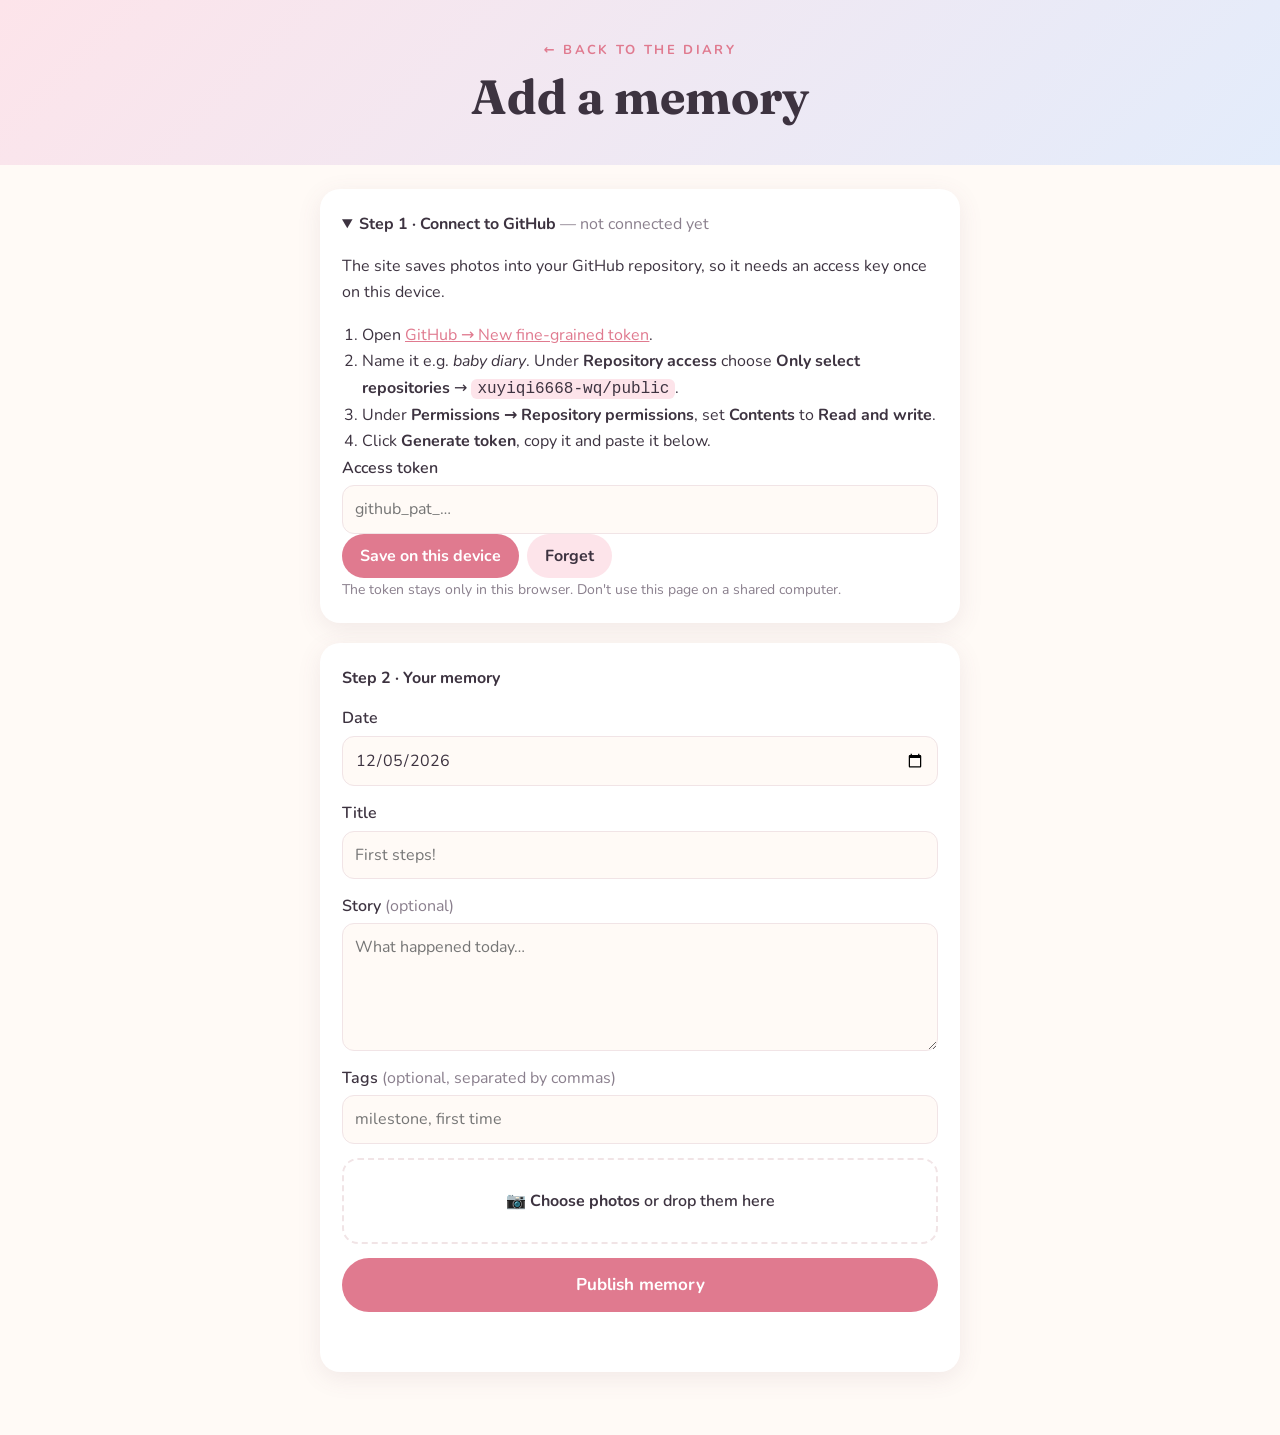
==== upload.html @ 5d4d219f "Add an 'Add memory' upload page upload.html lets the owner pick photos, write a story and publish fr" ====
<!doctype html>
<html lang="en">
<head>
  <meta charset="utf-8">
  <meta name="viewport" content="width=device-width, initial-scale=1">
  <title>Add a Memory</title>
  <meta name="robots" content="noindex">
  <link rel="icon" href="data:image/svg+xml,<svg xmlns='http://www.w3.org/2000/svg' viewBox='0 0 100 100'><text y='.9em' font-size='90'>📷</text></svg>">
  <link rel="preconnect" href="https://fonts.googleapis.com">
  <link href="https://fonts.googleapis.com/css2?family=Fraunces:opsz,wght@9..144,500;9..144,700&family=Nunito:wght@400;600;700&display=swap" rel="stylesheet">
  <link rel="stylesheet" href="css/style.css">
</head>
<body>
  <header class="hero hero-small">
    <div class="wrap">
      <p class="eyebrow"><a href="index.html">← Back to the diary</a></p>
      <h1>Add a memory</h1>
    </div>
  </header>

  <main class="wrap upload">
    <details id="setup" class="card">
      <summary><strong>Step 1 · Connect to GitHub</strong> <span id="setup-state" class="muted"></span></summary>
      <p>The site saves photos into your GitHub repository, so it needs an access key once on this device.</p>
      <ol>
        <li>Open <a href="https://github.com/settings/personal-access-tokens/new" target="_blank" rel="noopener">GitHub → New fine-grained token</a>.</li>
        <li>Name it e.g. <em>baby diary</em>. Under <b>Repository access</b> choose <b>Only select repositories</b> → <code id="repo-name"></code>.</li>
        <li>Under <b>Permissions → Repository permissions</b>, set <b>Contents</b> to <b>Read and write</b>.</li>
        <li>Click <b>Generate token</b>, copy it and paste it below.</li>
      </ol>
      <label>Access token
        <input id="token" type="password" autocomplete="off" placeholder="github_pat_…">
      </label>
      <div class="row">
        <button id="save-token" class="btn" type="button">Save on this device</button>
        <button id="forget-token" class="btn btn-ghost" type="button">Forget</button>
      </div>
      <p class="muted small">The token stays only in this browser. Don't use this page on a shared computer.</p>
    </details>

    <form id="form" class="card">
      <strong>Step 2 · Your memory</strong>
      <label>Date <input id="date" type="date" required></label>
      <label>Title <input id="title" type="text" required placeholder="First steps!"></label>
      <label><span>Story <span class="muted">(optional)</span></span>
        <textarea id="text" rows="4" placeholder="What happened today…"></textarea>
      </label>
      <label><span>Tags <span class="muted">(optional, separated by commas)</span></span>
        <input id="tags-input" type="text" placeholder="milestone, first time">
      </label>
      <label class="drop" id="drop">
        <input id="files" type="file" accept="image/*" multiple>
        <span>📷 <b>Choose photos</b> or drop them here</span>
      </label>
      <div id="previews" class="previews"></div>
      <button id="publish" class="btn btn-big" type="submit">Publish memory</button>
      <p id="status" class="status" role="status"></p>
    </form>
  </main>

  <script src="data/posts.js"></script>
  <script src="js/upload.js"></script>
</body>
</html>
---- css/style.css ----
:root {
  --bg: #fffaf6;
  --surface: #ffffff;
  --text: #3d3340;
  --muted: #8a7f8d;
  --accent: #e07a8f;
  --accent-soft: #fde4ea;
  --line: #f1e4e6;
  --hero-1: #fde4ea;
  --hero-2: #e3ecfb;
  --shadow: 0 6px 24px rgba(120, 80, 100, .10);
}
@media (prefers-color-scheme: dark) {
  :root {
    --bg: #1d1a21;
    --surface: #27232c;
    --text: #f1eaf2;
    --muted: #a99fae;
    --accent: #f4a3b4;
    --accent-soft: #3d2c35;
    --line: #362f3c;
    --hero-1: #3a2733;
    --hero-2: #252c3e;
    --shadow: 0 6px 24px rgba(0, 0, 0, .35);
  }
}

* { box-sizing: border-box; }
html { scroll-behavior: smooth; }
body {
  margin: 0;
  background: var(--bg);
  color: var(--text);
  font: 16px/1.65 "Nunito", system-ui, sans-serif;
}
img { max-width: 100%; display: block; }
.wrap { width: min(880px, 100% - 32px); margin-inline: auto; }

/* Hero */
.hero {
  background: linear-gradient(135deg, var(--hero-1), var(--hero-2));
  padding: 72px 0 56px;
  text-align: center;
}
.eyebrow {
  margin: 0;
  text-transform: uppercase;
  letter-spacing: .18em;
  font-size: 13px;
  font-weight: 700;
  color: var(--accent);
}
h1, h2 { font-family: "Fraunces", Georgia, serif; line-height: 1.15; }
.hero h1 { font-size: clamp(40px, 8vw, 68px); margin: 8px 0; }
.tagline { color: var(--muted); margin: 0 auto 28px; max-width: 520px; }
.stats { display: flex; justify-content: center; gap: 12px; flex-wrap: wrap; }
.stat {
  background: var(--surface);
  border-radius: 16px;
  padding: 12px 20px;
  min-width: 120px;
  box-shadow: var(--shadow);
  display: flex; flex-direction: column;
}
.stat-num { font-family: "Fraunces", serif; font-size: 22px; font-weight: 700; }
.stat-label { font-size: 13px; color: var(--muted); }

/* Toolbar */
.toolbar {
  display: flex; flex-wrap: wrap; gap: 12px; align-items: center;
  padding: 24px 0 8px;
  position: sticky; top: 0; z-index: 5;
  background: var(--bg);
}
.views { display: inline-flex; background: var(--accent-soft); border-radius: 999px; padding: 4px; }
.view-btn, .tag {
  border: 0; cursor: pointer; font: inherit; font-weight: 600;
  border-radius: 999px; padding: 6px 14px;
  background: transparent; color: var(--text);
}
.view-btn.active { background: var(--surface); box-shadow: var(--shadow); }
#search {
  flex: 1 1 200px;
  font: inherit;
  padding: 8px 14px;
  border-radius: 999px;
  border: 1px solid var(--line);
  background: var(--surface);
  color: var(--text);
}
#search:focus { outline: 2px solid var(--accent); outline-offset: 1px; }
.tags { display: flex; flex-wrap: wrap; gap: 6px; width: 100%; }
.tag { background: var(--surface); border: 1px solid var(--line); font-size: 14px; padding: 4px 12px; }
.tag.active { background: var(--accent); border-color: var(--accent); color: #fff; }

/* Timeline */
.timeline { position: relative; padding: 16px 0 40px; }
.month-head {
  font-family: "Fraunces", serif;
  font-size: 22px;
  margin: 36px 0 12px;
  display: flex; align-items: center; gap: 12px;
}
.month-head::after { content: ""; flex: 1; height: 1px; background: var(--line); }
.post {
  background: var(--surface);
  border-radius: 20px;
  padding: 22px;
  margin-bottom: 20px;
  box-shadow: var(--shadow);
  animation: rise .4s ease both;
}
@keyframes rise { from { opacity: 0; transform: translateY(8px); } }
.post-meta { font-size: 14px; color: var(--muted); display: flex; gap: 8px; flex-wrap: wrap; }
.post-meta .age { color: var(--accent); font-weight: 700; }
.post h2 { margin: 4px 0 8px; font-size: 26px; }
.post p { margin: 0 0 10px; }
.post-tags { display: flex; gap: 6px; flex-wrap: wrap; margin-top: 8px; }
.post-tags span { font-size: 12px; background: var(--accent-soft); padding: 2px 10px; border-radius: 999px; }

.photos { display: grid; gap: 8px; margin: 14px 0 6px; grid-template-columns: repeat(var(--cols, 1), 1fr); }
.photos[data-n="2"] { --cols: 2; }
.photos[data-n="3"], .photos[data-n="many"] { --cols: 3; }
.photos button {
  padding: 0; border: 0; background: none; cursor: zoom-in;
  border-radius: 12px; overflow: hidden; aspect-ratio: 4 / 3;
}
.photos[data-n="1"] button { aspect-ratio: 16 / 10; }
.photos img, .gallery img {
  width: 100%; height: 100%; object-fit: cover;
  transition: transform .3s ease;
}
.photos button:hover img, .gallery button:hover img { transform: scale(1.04); }

/* Gallery */
.gallery {
  display: grid; gap: 8px; padding: 16px 0 40px;
  grid-template-columns: repeat(auto-fill, minmax(160px, 1fr));
}
.gallery button {
  padding: 0; border: 0; cursor: zoom-in; border-radius: 12px; overflow: hidden;
  aspect-ratio: 1; background: var(--line); position: relative;
}
.gallery .g-date {
  position: absolute; left: 6px; bottom: 6px;
  font-size: 12px; background: rgba(0,0,0,.5); color: #fff;
  padding: 1px 8px; border-radius: 999px;
}

.empty { text-align: center; color: var(--muted); padding: 40px 0; }
.footer { text-align: center; color: var(--muted); font-size: 14px; padding: 24px 0 48px; border-top: 1px solid var(--line); }

/* Lightbox */
.lightbox {
  position: fixed; inset: 0; z-index: 50;
  background: rgba(20, 15, 22, .92);
  display: flex; align-items: center; justify-content: center;
}
.lightbox[hidden] { display: none; }
.lightbox figure { margin: 0; max-width: min(1100px, 100% - 120px); text-align: center; }
.lightbox img { max-height: 80vh; object-fit: contain; margin: 0 auto; border-radius: 10px; }
.lightbox figcaption { color: #eee; margin-top: 12px; font-size: 15px; }
.lightbox button {
  position: absolute; border: 0; background: rgba(255,255,255,.12); color: #fff;
  width: 48px; height: 48px; border-radius: 50%; font-size: 30px; line-height: 1; cursor: pointer;
}
.lightbox button:hover { background: rgba(255,255,255,.25); }
.lb-close { top: 16px; right: 16px; }
.lb-prev { left: 16px; top: 50%; transform: translateY(-50%); }
.lb-next { right: 16px; top: 50%; transform: translateY(-50%); }

@media (max-width: 600px) {
  .hero { padding: 48px 0 40px; }
  .post { padding: 16px; }
  .photos[data-n="3"], .photos[data-n="many"] { --cols: 2; }
  .lightbox figure { max-width: 100%; padding: 0 8px; }
  .lb-prev, .lb-next { top: auto; bottom: 20px; transform: none; }
}
@media (prefers-reduced-motion: reduce) {
  * { animation: none !important; transition: none !important; }
}

/* Add-memory button & upload page */
.add-btn {
  margin-left: auto;
  background: var(--accent); color: #fff; text-decoration: none; font-weight: 700;
  padding: 7px 16px; border-radius: 999px; white-space: nowrap;
}
.add-btn:hover { filter: brightness(1.05); }
.hero-small { padding: 40px 0 32px; }
.hero-small h1 { font-size: clamp(32px, 6vw, 48px); }
.hero a { color: inherit; text-decoration: none; }
.upload { padding: 24px 0 64px; display: grid; gap: 20px; max-width: 640px; }
.card {
  background: var(--surface); border-radius: 20px; padding: 22px;
  box-shadow: var(--shadow); display: grid; gap: 14px;
}
.card summary { cursor: pointer; }
.card ol { margin: 0; padding-left: 20px; }
.card a { color: var(--accent); }
.card code { background: var(--accent-soft); padding: 1px 6px; border-radius: 6px; }
.muted { color: var(--muted); font-weight: 400; }
.small { font-size: 14px; margin: 0; }
.upload label { display: grid; gap: 4px; font-weight: 600; }
.upload input[type=text], .upload input[type=date], .upload input[type=password], .upload textarea {
  font: inherit; font-weight: 400; padding: 10px 12px; border-radius: 12px;
  border: 1px solid var(--line); background: var(--bg); color: var(--text); width: 100%;
}
.upload input:focus, .upload textarea:focus { outline: 2px solid var(--accent); outline-offset: 1px; }
.row { display: flex; gap: 8px; flex-wrap: wrap; }
.btn {
  font: inherit; font-weight: 700; border: 0; cursor: pointer;
  background: var(--accent); color: #fff; padding: 9px 18px; border-radius: 999px;
}
.btn:disabled { opacity: .6; cursor: progress; }
.btn-ghost { background: var(--accent-soft); color: var(--text); }
.btn-big { padding: 13px; font-size: 17px; }
.drop {
  border: 2px dashed var(--line); border-radius: 16px; padding: 28px 16px;
  text-align: center; cursor: pointer; display: block !important;
}
.drop.over, .drop:hover { border-color: var(--accent); background: var(--accent-soft); }
.drop input { position: absolute; width: 1px; height: 1px; opacity: 0; }
.previews { display: grid; grid-template-columns: repeat(auto-fill, minmax(96px, 1fr)); gap: 8px; }
.previews:empty { display: none; }
.preview { position: relative; aspect-ratio: 1; border-radius: 10px; overflow: hidden; }
.preview img { width: 100%; height: 100%; object-fit: cover; }
.preview button {
  position: absolute; top: 4px; right: 4px; width: 26px; height: 26px; border-radius: 50%;
  border: 0; background: rgba(0,0,0,.6); color: #fff; cursor: pointer; font-size: 16px; line-height: 1;
}
.status { margin: 0; min-height: 1.5em; }
.status.ok { color: #2f9e5b; font-weight: 700; }
.status.error { color: #d64545; font-weight: 700; }
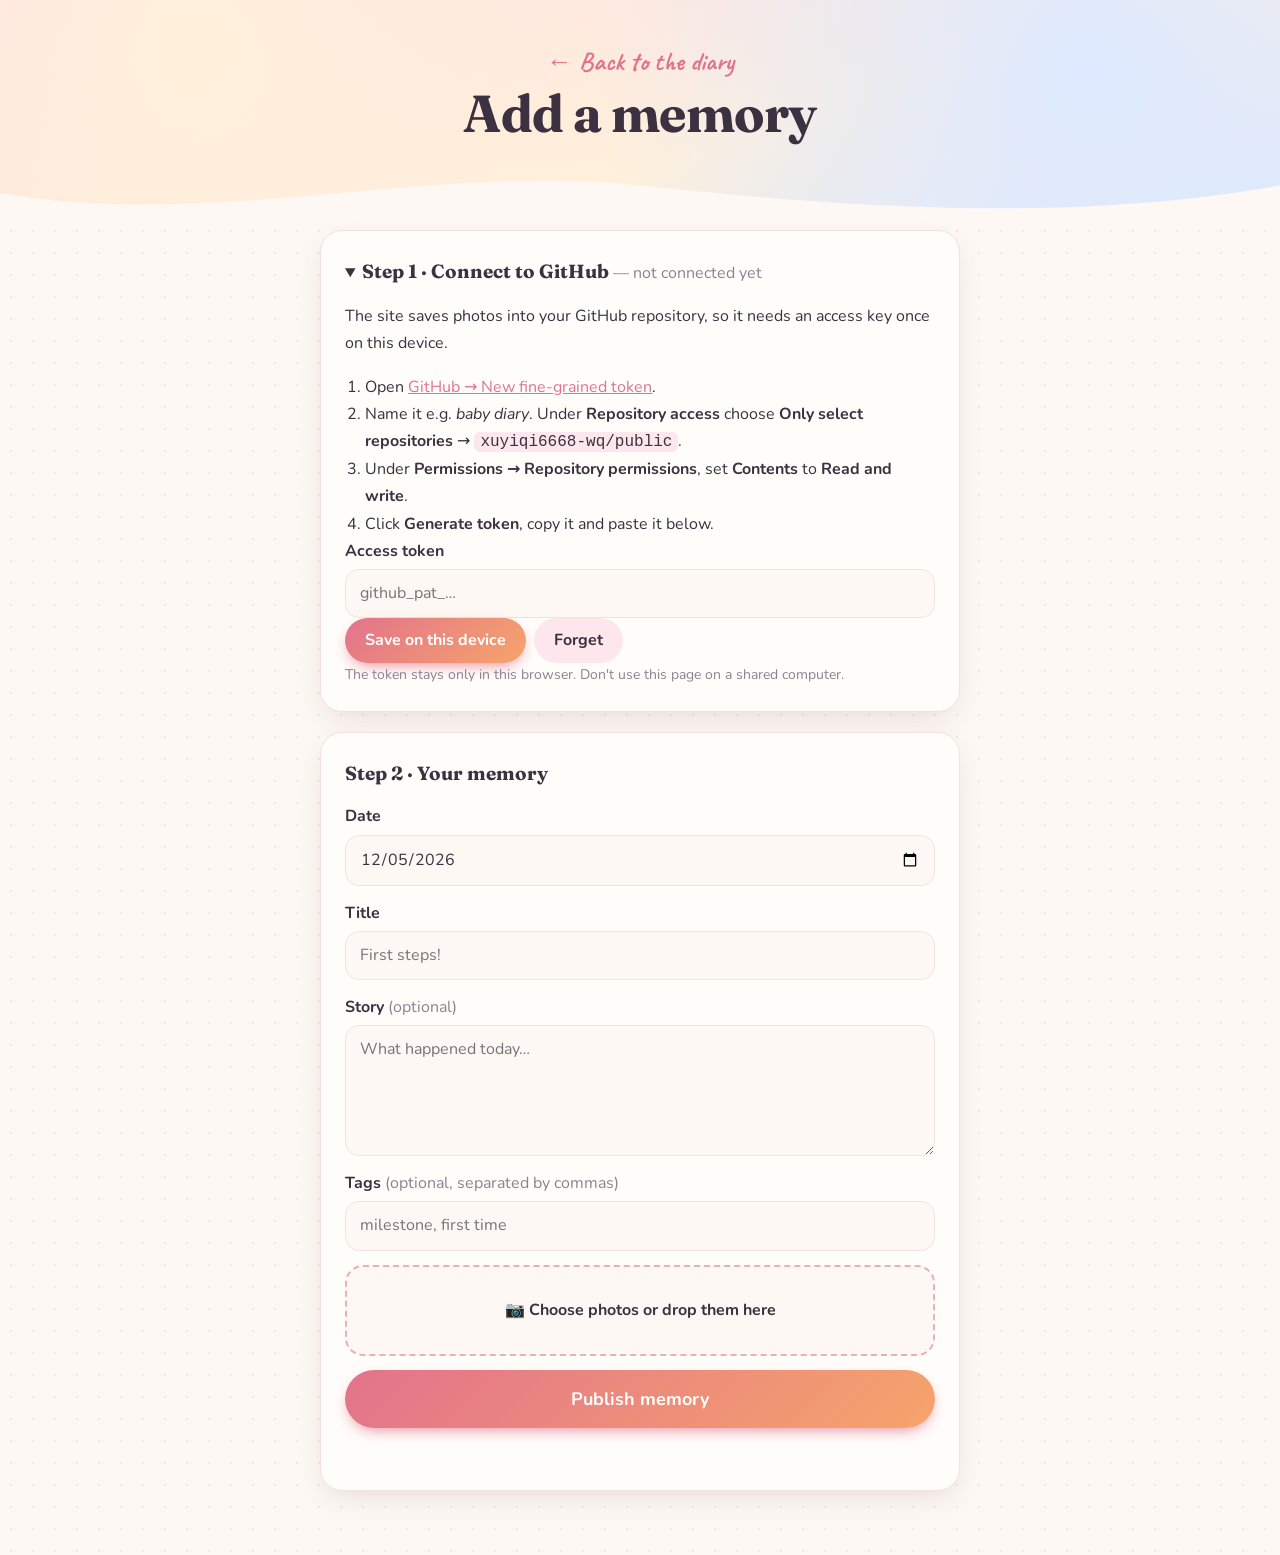
==== commit c2d1ac1e: "Redesign: scrapbook look with photo frames, timeline and handwritten accents - Instant-photo frames " ====
--- a/upload.html
+++ b/upload.html
@@ -7,7 +7,7 @@
   <meta name="robots" content="noindex">
   <link rel="icon" href="data:image/svg+xml,<svg xmlns='http://www.w3.org/2000/svg' viewBox='0 0 100 100'><text y='.9em' font-size='90'>📷</text></svg>">
   <link rel="preconnect" href="https://fonts.googleapis.com">
-  <link href="https://fonts.googleapis.com/css2?family=Fraunces:opsz,wght@9..144,500;9..144,700&family=Nunito:wght@400;600;700&display=swap" rel="stylesheet">
+  <link href="https://fonts.googleapis.com/css2?family=Caveat:wght@500;700&family=Fraunces:opsz,wght@9..144,500;9..144,700&family=Nunito:wght@400;600;700&display=swap" rel="stylesheet">
   <link rel="stylesheet" href="css/style.css">
 </head>
 <body>
@@ -16,6 +16,7 @@
       <p class="eyebrow"><a href="index.html">← Back to the diary</a></p>
       <h1>Add a memory</h1>
     </div>
+    <svg class="wave" viewBox="0 0 1440 80" preserveAspectRatio="none" aria-hidden="true"><path d="M0 40 C 240 90 480 0 720 30 S 1200 80 1440 30 V80 H0Z"/></svg>
   </header>
 
   <main class="wrap upload">
--- a/css/style.css
+++ b/css/style.css
@@ -1,27 +1,47 @@
 :root {
-  --bg: #fffaf6;
+  --bg: #fdf8f3;
+  --bg-dot: #f3e6dc;
   --surface: #ffffff;
-  --text: #3d3340;
-  --muted: #8a7f8d;
-  --accent: #e07a8f;
-  --accent-soft: #fde4ea;
-  --line: #f1e4e6;
-  --hero-1: #fde4ea;
-  --hero-2: #e3ecfb;
-  --shadow: 0 6px 24px rgba(120, 80, 100, .10);
+  --paper: #fffdfa;
+  --text: #3b3140;
+  --muted: #8d8191;
+  --accent: #e2738c;
+  --accent-2: #f6a46b;
+  --accent-soft: #fde7ec;
+  --gold: #e9b44c;
+  --gold-soft: #fff4dc;
+  --line: #efe2e0;
+  --hero-1: #ffdfe7;
+  --hero-2: #fff0db;
+  --hero-3: #dde9ff;
+  --frame: #ffffff;
+  --shadow-sm: 0 2px 8px rgba(110, 70, 90, .08);
+  --shadow: 0 10px 30px -8px rgba(110, 70, 90, .18);
+  --shadow-lg: 0 24px 50px -12px rgba(110, 70, 90, .28);
+  --hand: "Caveat", "Segoe Print", cursive;
+  --serif: "Fraunces", Georgia, serif;
 }
 @media (prefers-color-scheme: dark) {
   :root {
-    --bg: #1d1a21;
+    --bg: #1c1920;
+    --bg-dot: #262229;
     --surface: #27232c;
-    --text: #f1eaf2;
-    --muted: #a99fae;
-    --accent: #f4a3b4;
-    --accent-soft: #3d2c35;
-    --line: #362f3c;
-    --hero-1: #3a2733;
-    --hero-2: #252c3e;
-    --shadow: 0 6px 24px rgba(0, 0, 0, .35);
+    --paper: #2b2630;
+    --text: #f2ebf3;
+    --muted: #aa9fae;
+    --accent: #f4a0b4;
+    --accent-2: #f7b68a;
+    --accent-soft: #3c2b35;
+    --gold: #f0c66b;
+    --gold-soft: #3a3122;
+    --line: #3a3240;
+    --hero-1: #3b2633;
+    --hero-2: #3a2f26;
+    --hero-3: #232b40;
+    --frame: #f6f1ea;
+    --shadow-sm: 0 2px 8px rgba(0, 0, 0, .3);
+    --shadow: 0 10px 30px -8px rgba(0, 0, 0, .5);
+    --shadow-lg: 0 24px 50px -12px rgba(0, 0, 0, .6);
   }
 }
 
@@ -29,206 +49,386 @@
 html { scroll-behavior: smooth; }
 body {
   margin: 0;
+  color: var(--text);
+  font: 16px/1.7 "Nunito", system-ui, sans-serif;
+  background-color: var(--bg);
+  background-image: radial-gradient(var(--bg-dot) 1.2px, transparent 1.2px);
+  background-size: 22px 22px;
+}
+img { max-width: 100%; display: block; }
+.wrap { width: min(860px, 100% - 32px); margin-inline: auto; }
+h1, h2 { font-family: var(--serif); line-height: 1.15; letter-spacing: -.01em; }
+
+/* ---------- Hero ---------- */
+.hero {
+  position: relative;
+  overflow: hidden;
+  text-align: center;
+  padding: 64px 0 96px;
+  background:
+    radial-gradient(circle at 15% 20%, var(--hero-2), transparent 45%),
+    radial-gradient(circle at 85% 30%, var(--hero-3), transparent 45%),
+    linear-gradient(160deg, var(--hero-1), var(--hero-2) 60%, var(--hero-3));
+}
+.hero-inner { position: relative; z-index: 1; }
+.wave { position: absolute; left: 0; bottom: -1px; width: 100%; height: 60px; fill: var(--bg); }
+
+.bubbles i {
+  position: absolute; bottom: -80px; border-radius: 50%;
+  background: rgba(255, 255, 255, .45);
+  box-shadow: inset -6px -6px 12px rgba(255, 255, 255, .5);
+  animation: float 18s linear infinite;
+}
+.bubbles i:nth-child(1) { left: 6%;  width: 46px; height: 46px; animation-duration: 16s; }
+.bubbles i:nth-child(2) { left: 18%; width: 22px; height: 22px; animation-duration: 12s; animation-delay: -4s; }
+.bubbles i:nth-child(3) { left: 32%; width: 64px; height: 64px; animation-duration: 22s; animation-delay: -9s; }
+.bubbles i:nth-child(4) { left: 58%; width: 30px; height: 30px; animation-duration: 14s; animation-delay: -2s; }
+.bubbles i:nth-child(5) { left: 72%; width: 54px; height: 54px; animation-duration: 20s; animation-delay: -12s; }
+.bubbles i:nth-child(6) { left: 86%; width: 20px; height: 20px; animation-duration: 11s; animation-delay: -6s; }
+.bubbles i:nth-child(7) { left: 94%; width: 38px; height: 38px; animation-duration: 17s; animation-delay: -14s; }
+@keyframes float {
+  from { transform: translateY(0) translateX(0); opacity: 0; }
+  10% { opacity: 1; }
+  50% { transform: translateY(-260px) translateX(18px); }
+  to { transform: translateY(-560px) translateX(-10px); opacity: 0; }
+}
+
+.avatar {
+  width: 128px; height: 128px; margin: 0 auto 16px;
+  border-radius: 50%; padding: 5px;
+  background: conic-gradient(from 200deg, var(--accent), var(--gold), var(--accent-2), var(--accent));
+  box-shadow: var(--shadow);
+  animation: pop .7s cubic-bezier(.3, 1.6, .5, 1) both;
+}
+.avatar img, .avatar span {
+  width: 100%; height: 100%; border-radius: 50%; object-fit: cover;
+  border: 4px solid var(--frame);
+  display: grid; place-items: center; font-size: 56px; background: var(--frame);
+}
+@keyframes pop { from { transform: scale(.6); opacity: 0; } }
+
+.eyebrow {
+  margin: 0;
+  font-family: var(--hand);
+  font-size: 26px; font-weight: 700;
+  color: var(--accent);
+}
+.hero .eyebrow a { color: inherit; text-decoration: none; }
+.hero h1 { font-size: clamp(44px, 9vw, 76px); margin: 0 0 6px; }
+.tagline { color: var(--muted); margin: 0 auto 28px; max-width: 520px; font-size: 17px; }
+
+.stats { display: flex; justify-content: center; gap: 12px; flex-wrap: wrap; }
+.stat {
+  background: color-mix(in srgb, var(--surface) 80%, transparent);
+  backdrop-filter: blur(8px);
+  border: 1px solid color-mix(in srgb, var(--surface) 60%, transparent);
+  border-radius: 18px;
+  padding: 12px 22px;
+  min-width: 118px;
+  box-shadow: var(--shadow-sm);
+  display: flex; flex-direction: column;
+}
+.stat-age { min-width: 200px; }
+.stat-num { font-family: var(--serif); font-size: 24px; font-weight: 700; }
+.stat-label { font-size: 13px; color: var(--muted); }
+.next-month {
+  margin: 18px 0 0;
+  font-family: var(--hand); font-size: 24px; color: var(--text);
+}
+.next-month:empty { display: none; }
+
+/* ---------- Toolbar ---------- */
+.toolbar {
+  display: flex; flex-wrap: wrap; gap: 10px; align-items: center;
+  padding: 12px;
+  margin-top: -8px;
+  position: sticky; top: 10px; z-index: 5;
+  background: color-mix(in srgb, var(--surface) 82%, transparent);
+  backdrop-filter: blur(14px);
+  border: 1px solid var(--line);
+  border-radius: 22px;
+  box-shadow: var(--shadow-sm);
+}
+.views { display: inline-flex; background: var(--accent-soft); border-radius: 999px; padding: 4px; }
+.view-btn, .tag {
+  border: 0; cursor: pointer; font: inherit; font-weight: 700;
+  border-radius: 999px; padding: 6px 14px;
+  background: transparent; color: var(--text);
+  transition: background .2s, color .2s, transform .15s;
+}
+.view-btn.active { background: var(--surface); box-shadow: var(--shadow-sm); color: var(--accent); }
+#search {
+  flex: 1 1 180px;
+  font: inherit;
+  padding: 8px 16px;
+  border-radius: 999px;
+  border: 1px solid var(--line);
   background: var(--bg);
   color: var(--text);
-  font: 16px/1.65 "Nunito", system-ui, sans-serif;
-}
-img { max-width: 100%; display: block; }
-.wrap { width: min(880px, 100% - 32px); margin-inline: auto; }
-
-/* Hero */
-.hero {
-  background: linear-gradient(135deg, var(--hero-1), var(--hero-2));
-  padding: 72px 0 56px;
-  text-align: center;
-}
-.eyebrow {
-  margin: 0;
-  text-transform: uppercase;
-  letter-spacing: .18em;
-  font-size: 13px;
-  font-weight: 700;
+}
+#search:focus { outline: 2px solid var(--accent); outline-offset: 1px; }
+.add-btn {
+  margin-left: auto;
+  background: linear-gradient(135deg, var(--accent), var(--accent-2));
+  color: #fff; text-decoration: none; font-weight: 700;
+  padding: 8px 18px; border-radius: 999px; white-space: nowrap;
+  box-shadow: 0 6px 16px -6px var(--accent);
+  transition: transform .15s, box-shadow .15s;
+}
+.add-btn:hover { transform: translateY(-1px); box-shadow: 0 10px 20px -8px var(--accent); }
+.tags { display: flex; flex-wrap: wrap; gap: 6px; width: 100%; }
+.tag { background: var(--bg); border: 1px solid var(--line); font-size: 14px; padding: 3px 12px; }
+.tag:hover { transform: translateY(-1px); }
+.tag.active { background: var(--accent); border-color: var(--accent); color: #fff; }
+
+/* ---------- Timeline ---------- */
+.timeline {
+  position: relative;
+  padding: 24px 0 40px 44px;
+}
+.timeline::before {
+  content: ""; position: absolute; left: 14px; top: 40px; bottom: 40px; width: 3px;
+  border-radius: 3px;
+  background: repeating-linear-gradient(to bottom, var(--accent) 0 8px, transparent 8px 16px);
+  opacity: .45;
+}
+.month-head {
+  position: relative;
+  display: inline-block;
+  margin: 34px 0 16px;
+  font-family: var(--hand); font-weight: 700; font-size: 30px;
   color: var(--accent);
-}
-h1, h2 { font-family: "Fraunces", Georgia, serif; line-height: 1.15; }
-.hero h1 { font-size: clamp(40px, 8vw, 68px); margin: 8px 0; }
-.tagline { color: var(--muted); margin: 0 auto 28px; max-width: 520px; }
-.stats { display: flex; justify-content: center; gap: 12px; flex-wrap: wrap; }
-.stat {
-  background: var(--surface);
-  border-radius: 16px;
-  padding: 12px 20px;
-  min-width: 120px;
+  background: var(--accent-soft);
+  padding: 0 18px 2px;
+  border-radius: 999px;
+  transform: rotate(-2deg);
+}
+.month-head::before {
+  content: "🍼"; position: absolute; left: -45px; top: 50%;
+  transform: translateY(-50%) rotate(2deg);
+  width: 34px; height: 34px; border-radius: 50%;
+  display: grid; place-items: center; font-size: 17px;
+  background: var(--surface); border: 3px solid var(--accent-soft);
+  box-shadow: var(--shadow-sm);
+}
+
+.post {
+  position: relative;
+  background: var(--paper);
+  border-radius: 22px;
+  padding: 24px 26px 20px;
+  margin-bottom: 26px;
   box-shadow: var(--shadow);
-  display: flex; flex-direction: column;
-}
-.stat-num { font-family: "Fraunces", serif; font-size: 22px; font-weight: 700; }
-.stat-label { font-size: 13px; color: var(--muted); }
-
-/* Toolbar */
-.toolbar {
-  display: flex; flex-wrap: wrap; gap: 12px; align-items: center;
-  padding: 24px 0 8px;
-  position: sticky; top: 0; z-index: 5;
-  background: var(--bg);
-}
-.views { display: inline-flex; background: var(--accent-soft); border-radius: 999px; padding: 4px; }
-.view-btn, .tag {
-  border: 0; cursor: pointer; font: inherit; font-weight: 600;
-  border-radius: 999px; padding: 6px 14px;
-  background: transparent; color: var(--text);
-}
-.view-btn.active { background: var(--surface); box-shadow: var(--shadow); }
-#search {
-  flex: 1 1 200px;
-  font: inherit;
-  padding: 8px 14px;
-  border-radius: 999px;
   border: 1px solid var(--line);
-  background: var(--surface);
-  color: var(--text);
-}
-#search:focus { outline: 2px solid var(--accent); outline-offset: 1px; }
-.tags { display: flex; flex-wrap: wrap; gap: 6px; width: 100%; }
-.tag { background: var(--surface); border: 1px solid var(--line); font-size: 14px; padding: 4px 12px; }
-.tag.active { background: var(--accent); border-color: var(--accent); color: #fff; }
-
-/* Timeline */
-.timeline { position: relative; padding: 16px 0 40px; }
-.month-head {
-  font-family: "Fraunces", serif;
-  font-size: 22px;
-  margin: 36px 0 12px;
-  display: flex; align-items: center; gap: 12px;
-}
-.month-head::after { content: ""; flex: 1; height: 1px; background: var(--line); }
-.post {
-  background: var(--surface);
-  border-radius: 20px;
-  padding: 22px;
-  margin-bottom: 20px;
-  box-shadow: var(--shadow);
-  animation: rise .4s ease both;
-}
-@keyframes rise { from { opacity: 0; transform: translateY(8px); } }
-.post-meta { font-size: 14px; color: var(--muted); display: flex; gap: 8px; flex-wrap: wrap; }
-.post-meta .age { color: var(--accent); font-weight: 700; }
-.post h2 { margin: 4px 0 8px; font-size: 26px; }
+  animation: rise .5s ease both;
+}
+.post::before {
+  content: ""; position: absolute; left: -36px; top: 32px;
+  width: 13px; height: 13px; border-radius: 50%;
+  background: var(--surface); border: 3px solid var(--accent);
+}
+.post.milestone { border-color: color-mix(in srgb, var(--gold) 55%, var(--line)); background: linear-gradient(180deg, var(--gold-soft), var(--paper) 140px); }
+.post.milestone::before { border-color: var(--gold); background: var(--gold); box-shadow: 0 0 0 4px var(--gold-soft); }
+.badge {
+  position: absolute; top: -12px; right: 20px;
+  font-size: 12px; font-weight: 700; letter-spacing: .04em; text-transform: uppercase;
+  color: #6b4a07; background: var(--gold);
+  padding: 4px 12px; border-radius: 999px;
+  box-shadow: 0 4px 10px -4px var(--gold);
+}
+@keyframes rise { from { opacity: 0; transform: translateY(14px); } }
+.post-meta { font-size: 14px; color: var(--muted); display: flex; gap: 8px; flex-wrap: wrap; align-items: baseline; }
+.post-meta .age { font-family: var(--hand); font-size: 22px; line-height: 1; color: var(--accent); font-weight: 700; }
+.post h2 { margin: 2px 0 10px; font-size: 28px; }
 .post p { margin: 0 0 10px; }
-.post-tags { display: flex; gap: 6px; flex-wrap: wrap; margin-top: 8px; }
-.post-tags span { font-size: 12px; background: var(--accent-soft); padding: 2px 10px; border-radius: 999px; }
-
-.photos { display: grid; gap: 8px; margin: 14px 0 6px; grid-template-columns: repeat(var(--cols, 1), 1fr); }
+.post-tags { display: flex; gap: 6px; flex-wrap: wrap; margin-top: 10px; }
+.post-tags span { font-size: 12px; font-weight: 700; color: var(--accent); background: var(--accent-soft); padding: 2px 10px; border-radius: 999px; }
+.post-tags span::before { content: "#"; opacity: .6; }
+
+/* Instant-photo frames */
+.photos { display: grid; gap: 16px; margin: 16px 0 16px; grid-template-columns: repeat(var(--cols, 1), 1fr); }
 .photos[data-n="2"] { --cols: 2; }
 .photos[data-n="3"], .photos[data-n="many"] { --cols: 3; }
-.photos button {
-  padding: 0; border: 0; background: none; cursor: zoom-in;
-  border-radius: 12px; overflow: hidden; aspect-ratio: 4 / 3;
-}
-.photos[data-n="1"] button { aspect-ratio: 16 / 10; }
-.photos img, .gallery img {
-  width: 100%; height: 100%; object-fit: cover;
-  transition: transform .3s ease;
-}
-.photos button:hover img, .gallery button:hover img { transform: scale(1.04); }
-
-/* Gallery */
+.photos button, .gallery button {
+  position: relative;
+  border: 0; cursor: zoom-in; display: block; width: 100%;
+  background: var(--frame);
+  padding: 8px 8px 26px;
+  border-radius: 4px;
+  box-shadow: var(--shadow);
+  transform: rotate(var(--tilt, -1.2deg));
+  transition: transform .3s cubic-bezier(.3, 1.4, .5, 1), box-shadow .3s;
+}
+.photos button:nth-child(2n) { --tilt: 1.4deg; }
+.photos button:nth-child(3n) { --tilt: -.6deg; }
+.photos[data-n="1"] button { padding: 10px 10px 34px; --tilt: -.8deg; }
+.photos button:hover, .gallery button:hover {
+  transform: rotate(0) scale(1.03);
+  box-shadow: var(--shadow-lg);
+  z-index: 2;
+}
+.photos img {
+  width: 100%; aspect-ratio: 4 / 3; object-fit: cover; border-radius: 2px;
+  background: var(--line);
+}
+.photos[data-n="1"] img { aspect-ratio: 16 / 10; }
+.photos button::after, .gallery button::before {
+  /* washi tape */
+  content: ""; position: absolute; top: -9px; left: 50%;
+  width: 70px; height: 20px; transform: translateX(-50%) rotate(-3deg);
+  background: color-mix(in srgb, var(--accent) 35%, transparent);
+  border-radius: 2px;
+  opacity: .8;
+}
+.photos button:nth-child(2n)::after { background: color-mix(in srgb, var(--gold) 45%, transparent); transform: translateX(-50%) rotate(4deg); }
+
+/* ---------- Gallery ---------- */
 .gallery {
-  display: grid; gap: 8px; padding: 16px 0 40px;
-  grid-template-columns: repeat(auto-fill, minmax(160px, 1fr));
+  columns: 3 220px;
+  column-gap: 22px;
+  padding: 32px 0 40px;
 }
 .gallery button {
-  padding: 0; border: 0; cursor: zoom-in; border-radius: 12px; overflow: hidden;
-  aspect-ratio: 1; background: var(--line); position: relative;
-}
-.gallery .g-date {
-  position: absolute; left: 6px; bottom: 6px;
-  font-size: 12px; background: rgba(0,0,0,.5); color: #fff;
-  padding: 1px 8px; border-radius: 999px;
-}
-
-.empty { text-align: center; color: var(--muted); padding: 40px 0; }
-.footer { text-align: center; color: var(--muted); font-size: 14px; padding: 24px 0 48px; border-top: 1px solid var(--line); }
-
-/* Lightbox */
+  break-inside: avoid;
+  margin: 0 0 26px;
+  padding: 8px 8px 10px;
+  animation: rise .5s ease both;
+}
+.gallery button:nth-child(2n) { --tilt: 1.6deg; }
+.gallery button:nth-child(3n) { --tilt: -.4deg; }
+.gallery button:nth-child(3n)::before { background: color-mix(in srgb, var(--gold) 45%, transparent); }
+.gallery img { width: 100%; border-radius: 2px; }
+.gallery .g-cap {
+  display: block; text-align: center; padding-top: 6px;
+  font-family: var(--hand); font-size: 21px; line-height: 1.15; color: #4a3d48;
+}
+.gallery .g-cap small { display: block; font-size: 16px; color: #a0919d; }
+
+.empty { text-align: center; color: var(--muted); padding: 40px 0; font-family: var(--hand); font-size: 24px; }
+.footer {
+  text-align: center; color: var(--muted); font-size: 14px;
+  padding: 28px 0 56px;
+}
+.heart { display: block; color: var(--accent); font-size: 22px; animation: beat 1.6s ease-in-out infinite; }
+@keyframes beat { 0%, 100% { transform: scale(1); } 15% { transform: scale(1.25); } 30% { transform: scale(1); } }
+
+.to-top {
+  position: fixed; right: 18px; bottom: 18px; z-index: 6;
+  width: 46px; height: 46px; border-radius: 50%; border: 0; cursor: pointer;
+  font-size: 20px; font-weight: 700; color: #fff;
+  background: linear-gradient(135deg, var(--accent), var(--accent-2));
+  box-shadow: var(--shadow);
+}
+.to-top[hidden] { display: none; }
+
+/* ---------- Lightbox ---------- */
 .lightbox {
   position: fixed; inset: 0; z-index: 50;
-  background: rgba(20, 15, 22, .92);
+  background: rgba(24, 16, 26, .82);
+  backdrop-filter: blur(10px);
   display: flex; align-items: center; justify-content: center;
+  animation: fade .25s ease;
 }
 .lightbox[hidden] { display: none; }
-.lightbox figure { margin: 0; max-width: min(1100px, 100% - 120px); text-align: center; }
-.lightbox img { max-height: 80vh; object-fit: contain; margin: 0 auto; border-radius: 10px; }
-.lightbox figcaption { color: #eee; margin-top: 12px; font-size: 15px; }
+@keyframes fade { from { opacity: 0; } }
+.lightbox figure {
+  margin: 0; max-width: min(1100px, 100% - 120px);
+  background: var(--frame); padding: 12px 12px 6px; border-radius: 6px;
+  box-shadow: 0 30px 80px rgba(0, 0, 0, .5);
+  animation: pop .35s cubic-bezier(.3, 1.4, .5, 1);
+}
+.lightbox img { max-height: 76vh; object-fit: contain; margin: 0 auto; border-radius: 2px; }
+.lightbox figcaption {
+  color: #4a3d48; padding: 8px 4px 4px; text-align: center;
+  font-family: var(--hand); font-size: 24px; line-height: 1.2;
+}
 .lightbox button {
-  position: absolute; border: 0; background: rgba(255,255,255,.12); color: #fff;
-  width: 48px; height: 48px; border-radius: 50%; font-size: 30px; line-height: 1; cursor: pointer;
-}
-.lightbox button:hover { background: rgba(255,255,255,.25); }
+  position: absolute; border: 0; background: rgba(255,255,255,.14); color: #fff;
+  width: 50px; height: 50px; border-radius: 50%; font-size: 30px; line-height: 1; cursor: pointer;
+  transition: background .2s;
+}
+.lightbox button:hover { background: rgba(255,255,255,.28); }
 .lb-close { top: 16px; right: 16px; }
 .lb-prev { left: 16px; top: 50%; transform: translateY(-50%); }
 .lb-next { right: 16px; top: 50%; transform: translateY(-50%); }
 
-@media (max-width: 600px) {
-  .hero { padding: 48px 0 40px; }
-  .post { padding: 16px; }
-  .photos[data-n="3"], .photos[data-n="many"] { --cols: 2; }
-  .lightbox figure { max-width: 100%; padding: 0 8px; }
-  .lb-prev, .lb-next { top: auto; bottom: 20px; transform: none; }
-}
-@media (prefers-reduced-motion: reduce) {
-  * { animation: none !important; transition: none !important; }
-}
-
-/* Add-memory button & upload page */
-.add-btn {
-  margin-left: auto;
-  background: var(--accent); color: #fff; text-decoration: none; font-weight: 700;
-  padding: 7px 16px; border-radius: 999px; white-space: nowrap;
-}
-.add-btn:hover { filter: brightness(1.05); }
-.hero-small { padding: 40px 0 32px; }
-.hero-small h1 { font-size: clamp(32px, 6vw, 48px); }
-.hero a { color: inherit; text-decoration: none; }
-.upload { padding: 24px 0 64px; display: grid; gap: 20px; max-width: 640px; }
+/* ---------- Upload page ---------- */
+.hero-small { padding: 40px 0 72px; }
+.hero-small h1 { font-size: clamp(34px, 6vw, 52px); }
+.upload { padding: 8px 0 64px; display: grid; gap: 20px; max-width: 640px; }
 .card {
-  background: var(--surface); border-radius: 20px; padding: 22px;
+  background: var(--paper); border-radius: 22px; padding: 24px;
+  border: 1px solid var(--line);
   box-shadow: var(--shadow); display: grid; gap: 14px;
 }
+.card > strong, .card summary strong { font-family: var(--serif); font-size: 19px; }
 .card summary { cursor: pointer; }
 .card ol { margin: 0; padding-left: 20px; }
 .card a { color: var(--accent); }
 .card code { background: var(--accent-soft); padding: 1px 6px; border-radius: 6px; }
 .muted { color: var(--muted); font-weight: 400; }
 .small { font-size: 14px; margin: 0; }
-.upload label { display: grid; gap: 4px; font-weight: 600; }
+.upload label { display: grid; gap: 4px; font-weight: 700; }
 .upload input[type=text], .upload input[type=date], .upload input[type=password], .upload textarea {
-  font: inherit; font-weight: 400; padding: 10px 12px; border-radius: 12px;
+  font: inherit; font-weight: 400; padding: 10px 14px; border-radius: 14px;
   border: 1px solid var(--line); background: var(--bg); color: var(--text); width: 100%;
 }
 .upload input:focus, .upload textarea:focus { outline: 2px solid var(--accent); outline-offset: 1px; }
 .row { display: flex; gap: 8px; flex-wrap: wrap; }
 .btn {
   font: inherit; font-weight: 700; border: 0; cursor: pointer;
-  background: var(--accent); color: #fff; padding: 9px 18px; border-radius: 999px;
+  background: linear-gradient(135deg, var(--accent), var(--accent-2)); color: #fff;
+  padding: 9px 20px; border-radius: 999px;
+  box-shadow: 0 6px 16px -6px var(--accent);
 }
 .btn:disabled { opacity: .6; cursor: progress; }
-.btn-ghost { background: var(--accent-soft); color: var(--text); }
-.btn-big { padding: 13px; font-size: 17px; }
+.btn-ghost { background: var(--accent-soft); color: var(--text); box-shadow: none; }
+.btn-big { padding: 14px; font-size: 18px; }
 .drop {
-  border: 2px dashed var(--line); border-radius: 16px; padding: 28px 16px;
+  position: relative;
+  border: 2px dashed color-mix(in srgb, var(--accent) 45%, var(--line)); border-radius: 18px; padding: 30px 16px;
   text-align: center; cursor: pointer; display: block !important;
+  background: var(--bg); transition: background .2s, border-color .2s;
 }
 .drop.over, .drop:hover { border-color: var(--accent); background: var(--accent-soft); }
 .drop input { position: absolute; width: 1px; height: 1px; opacity: 0; }
-.previews { display: grid; grid-template-columns: repeat(auto-fill, minmax(96px, 1fr)); gap: 8px; }
+.previews { display: grid; grid-template-columns: repeat(auto-fill, minmax(96px, 1fr)); gap: 12px; }
 .previews:empty { display: none; }
-.preview { position: relative; aspect-ratio: 1; border-radius: 10px; overflow: hidden; }
+.preview {
+  position: relative; aspect-ratio: 1; padding: 5px 5px 14px;
+  background: var(--frame); border-radius: 3px; box-shadow: var(--shadow-sm);
+}
+.preview:nth-child(odd) { transform: rotate(-2deg); }
+.preview:nth-child(even) { transform: rotate(2deg); }
 .preview img { width: 100%; height: 100%; object-fit: cover; }
 .preview button {
-  position: absolute; top: 4px; right: 4px; width: 26px; height: 26px; border-radius: 50%;
-  border: 0; background: rgba(0,0,0,.6); color: #fff; cursor: pointer; font-size: 16px; line-height: 1;
+  position: absolute; top: -8px; right: -8px; width: 26px; height: 26px; border-radius: 50%;
+  border: 0; background: var(--accent); color: #fff; cursor: pointer; font-size: 16px; line-height: 1;
 }
 .status { margin: 0; min-height: 1.5em; }
 .status.ok { color: #2f9e5b; font-weight: 700; }
 .status.error { color: #d64545; font-weight: 700; }
+
+/* ---------- Small screens ---------- */
+@media (max-width: 600px) {
+  .hero { padding: 44px 0 80px; }
+  .avatar { width: 104px; height: 104px; }
+  .stat { min-width: 0; flex: 1 1 40%; padding: 10px 14px; }
+  .stat-age { flex-basis: 100%; }
+  .toolbar { position: static; border-radius: 18px; }
+  .add-btn { margin-left: 0; }
+  .timeline { padding-left: 30px; }
+  .timeline::before { left: 7px; }
+  .month-head::before { left: -38px; width: 30px; height: 30px; font-size: 15px; }
+  .post { padding: 20px 16px 16px; }
+  .post::before { left: -29px; }
+  .post h2 { font-size: 24px; }
+  .photos { gap: 12px; }
+  .photos[data-n="3"], .photos[data-n="many"] { --cols: 2; }
+  .gallery { columns: 2; column-gap: 14px; }
+  .lightbox figure { max-width: calc(100% - 16px); }
+  .lb-prev, .lb-next { top: auto; bottom: 20px; transform: none; }
+}
+@media (prefers-reduced-motion: reduce) {
+  *, *::before, *::after { animation: none !important; transition: none !important; }
+}
